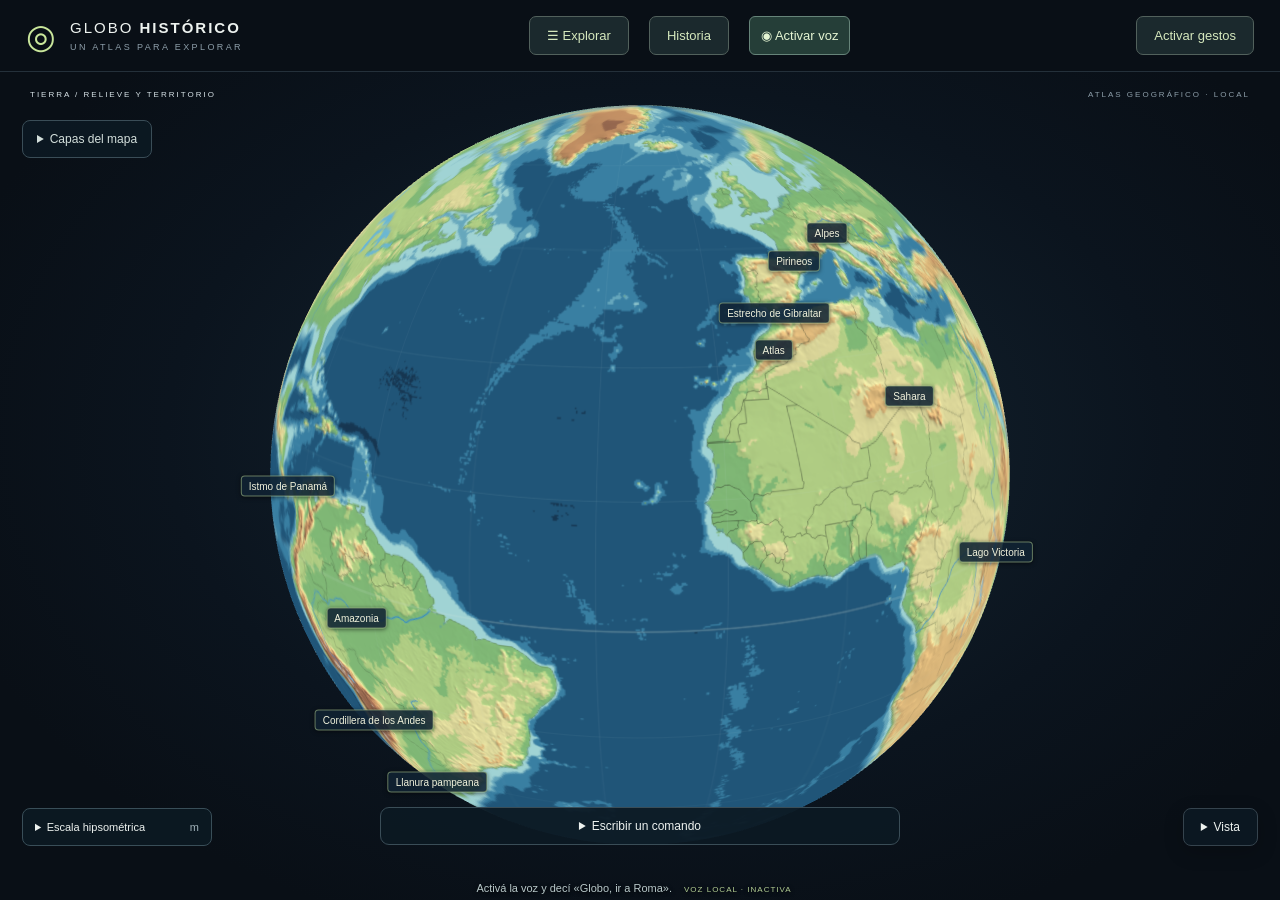
==== index.html @ 8d8f6bd7 "Agregar zoom por gestos con detector de manos offline" ====
<!doctype html>
<html lang="es">
<head>
  <meta charset="utf-8">
  <meta name="viewport" content="width=device-width,initial-scale=1">
  <meta name="color-scheme" content="dark">
  <title>Globo Histórico · Explorador local</title>
  <link rel="icon" href="globo.ico">
  <link rel="stylesheet" href="css/estilos.css">
  <script defer src="vendor/three.min.js"></script>
  <script defer src="vendor/d3.min.js"></script>
  <script defer src="datos/mapa.js"></script>
  <script defer src="datos/lugares.js"></script>
  <script defer src="datos/accidentes.js"></script>
  <script defer src="datos/regiones.js"></script>
  <script defer src="js/regiones.js"></script>
  <script defer src="datos/hidrografia.js"></script>
  <script defer src="js/hidrografia.js"></script>
  <script defer src="datos/ampliacion.js"></script>
  <script defer src="datos/circulacion.js"></script>
  <script defer src="js/flujos.js"></script>
  <script defer src="datos/historia.js"></script>
  <script defer src="js/historia.js"></script>
  <script defer src="js/selecciones.js"></script>
  <script defer src="datos/relieve.js"></script>
  <script defer src="datos/rivers.js"></script>
  <script defer src="datos/lakes.js"></script>
  <script defer src="js/relieve.js"></script>
  <script defer src="js/comandos.js"></script>
  <script defer src="js/voz.js"></script>
  <script defer src="js/globo.js"></script>
  <script defer src="js/gestos.js"></script>
  <script defer src="js/app.js"></script>
</head>
<body class="sidebar-closed">
  <header class="header">
    <a class="brand" href="index.html" aria-label="Globo Histórico, inicio"><span class="brand-icon">◎</span><span>GLOBO <b>HISTÓRICO</b><small>UN ATLAS PARA EXPLORAR</small></span></a>
    <button id="sidebar-toggle" class="panel-toggle" aria-controls="sidebar" aria-expanded="false">☰ Explorar</button>
    <button id="history-toggle" type="button" class="panel-toggle">Historia</button>
    <button id="voice-toggle" type="button" class="voice-button" aria-pressed="false" aria-label="Activar comando de voz">◉ <span>Activar voz</span></button>
    <button id="gestures-toggle" type="button" class="panel-toggle" aria-pressed="false" aria-controls="gesture-panel">Activar gestos</button>
  </header>
  <main class="layout">
    <aside class="sidebar" id="sidebar" hidden>
      <div class="eyebrow">EXPLORADOR / VERSIÓN 0.6</div>
      <h1>El mundo, <br>a tu alcance.</h1>
      <p class="intro">Elegí un destino. Conectá lugares. <br>Empezá a descubrir su historia.</p>
      <section class="selection" aria-labelledby="selection-heading">
        <div class="eyebrow" id="selection-heading">TU DESTINO</div>
        <h2 id="place-name">Planeta Tierra</h2>
        <p id="place-description">Una mirada al mundo entero. Arrastrá el globo para recorrerlo o escribí un lugar.</p>
        <div id="place-coordinates">VISTA GLOBAL</div>
      </section>
      <details id="history-panel" class="history-panel"><summary>Sociedades, asentamientos y comercio</summary>
        <p class="history-caption">35 fichas iniciales. Períodos de estudio, no una reconstrucción completa de cada sociedad.</p>
        <label for="history-era">Período</label><select id="history-era"><option value="">Todos los períodos</option><option value="antigua">Antigüedad</option><option value="medieval">Mundo medieval</option><option value="moderna">Expansión ultramarina y Edad Moderna</option></select>
        <label for="history-topic">Sociedad o red</label><select id="history-topic"></select>
        <p id="history-dates" class="eyebrow"></p><p id="history-about"></p>
        <details id="history-economy"><summary>Recursos económicos</summary><p>Ejemplos cualitativos; cambian según la región y la etapa. No son un inventario completo ni estimaciones de producción.</p><dl><dt>Producción y recursos</dt><dd id="history-production"></dd><dt>Intercambios e importaciones</dt><dd id="history-exchange"></dd><dt>Trabajo y organización</dt><dd id="history-work"></dd></dl></details>
        <details open><summary>Asentamientos y nodos</summary><label class="history-row"><input id="history-all" type="checkbox"> Seleccionar todos los de esta ficha</label><div id="history-nodes"></div><button id="history-focus" type="button">Seleccionar y ver en el globo</button></details>
        <details><summary>Red comercial</summary><div id="history-routes"></div><p id="history-no-route">Esta ficha todavía no tiene una red trazada; podés explorar sus nodos.</p><p>Líneas discontinuas: vínculos esquemáticos entre nodos, no caminos ni itinerarios de navegación. No todos estuvieron activos durante todo el período.</p></details>
        <details><summary>Fuentes de la ficha</summary><p>Los textos de la ficha están disponibles sin conexión. Los enlaces externos requieren Internet.</p><div id="history-sources"></div></details>
        <p>Selecciones históricas: <b id="history-total">0</b>. Cambiar de ficha conserva las selecciones: podés estar comparando épocas distintas.</p><button id="history-clear" type="button">Limpiar historia</button>
      </details>
      <section class="catalog" aria-labelledby="catalog-heading">
        <div class="catalog-head"><h2 id="catalog-heading">Lugares para explorar</h2><span id="place-count"></span></div>
        <label class="sr-only" for="filter">Filtrar catálogo</label>
        <input id="filter" type="search" placeholder="Buscar en el catálogo…" autocomplete="off">
        <label for="catalog-kind">Tipo de lugar o capa</label><select id="catalog-kind"><option value="">Todos</option><option value="country">Países / territorios</option><option value="region">Regiones</option><option value="ocean">Océanos</option><option value="sea">Mares / golfos / bahías</option><option value="river">Ríos</option><option value="lake">Lagos / embalses</option><option value="strait">Estrechos / canales</option><option value="wind">Vientos</option><option value="warm">Corrientes cálidas</option><option value="cold">Corrientes frías</option><option value="historical">Asentamientos históricos</option><option value="trade">Redes comerciales históricas</option><option value="place">Otros lugares</option></select><p>Agua y asentamientos: probá Nilo, Tigris, Éufrates e Indo, y lagos como Titicaca o Van. Los cauces y orillas son modernos; no reconstruyen la Antigüedad. Marcá casillas para acumular selecciones. Pulsá el nombre para viajar.</p><div id="places" class="places"></div>
      </section>
      <details id="selections-panel" class="selections-panel"><summary>Selecciones <span id="selection-count">0</span></summary>
        <p>Los colores se acumulan al visitar destinos. Países y mares: superficie; ríos: curso; vientos y corrientes: flechas; otros destinos: marca puntual.</p>
        <div class="selection-actions"><button id="show-selections">Ver selección</button><button id="clear-selections">Limpiar colores</button></div>
        <div id="selected-list"></div>
        <p>Las selecciones más recientes quedan encima si se superponen. Mundo conserva los colores. Se borran al cerrar o recargar.</p>
      </details>
      <details class="help"><summary>Cómo usar este atlas</summary>
        <p>Arrastrá para girar. Usá la rueda o dos dedos para acercar. Con el globo enfocado: flechas para girar, + y − para zoom, Inicio para volver al mundo.</p>
        <p>«Mostrar vientos», «mostrar corrientes frías», «ocultar corrientes cálidas», «seleccionar río Nilo y mar Negro», «activar corriente de Humboldt». Las mismas selecciones se controlan con las casillas de Explorar.</p><p>Comandos: «ir a Roma», «mostrame Egipto», «acercar», «alejar» y «volver al mundo». También podés escribir el nombre solo.</p>
        <p>«Seleccionar Argentina, Chile y Perú», «agregar Brasil», «quitar Chile», «limpiar colores». Por voz: «Globo, seleccionar Argentina y Chile». Los nombres desconocidos no modifican la selección.</p>
        <p>Voz local: abrí INICIAR-CON-VOZ.cmd en Windows, pulsá «Activar voz» y permití el micrófono. El audio se procesa en tu navegador y no se envía a Internet.</p>
        <p>Alturas y profundidades: modelo SRTM15+ procesado por GMT a 10 minutos de arco. Es una vista regional simplificada, no una medición puntual ni un mapa de caminos. El explorador histórico incluye nodos y vínculos esquemáticos con fechas; no fronteras reconstruidas.</p>
        <a href="LEEME.html" target="_blank" rel="noopener">Guía y créditos ↗</a>
      </details>
    </aside>
    <section class="explorer" aria-label="Explorador del globo">
      <div class="map-heading"><span>TIERRA / RELIEVE Y TERRITORIO</span><span>ATLAS GEOGRÁFICO · LOCAL</span></div>
      <details id="layers-panel" class="layer-controls"><summary>Capas del mapa</summary><div class="layers-body">
        <label><input id="layer-relief" type="checkbox" checked> Hipsometría</label>
        <label><input id="layer-shade" type="checkbox" checked> Sombreado</label>
        <label><input id="layer-water" type="checkbox" checked> Ríos y lagos</label>
        <label><input id="layer-labels" type="checkbox" checked> Accidentes</label>
        <label><input id="flow-animation" type="checkbox" checked> Animar recorridos</label><label><input id="group-wind" type="checkbox"> Vientos predominantes · amarillo</label><label><input id="group-warm" type="checkbox"> Corrientes cálidas · rojo</label><label><input id="group-cold" type="checkbox"> Corrientes frías · azul</label><p>Flechas animadas: sentido general, sin representar velocidad real. Esquemas, no datos en tiempo real. Elegí recorridos individuales en Explorar.</p><label><input id="wake-word" type="checkbox" checked> Activar comandos con «Globo»</label>
        <p>Con la voz encendida, decí «Globo, ir a Roma». Desmarcá esta opción para dar comandos sin palabra de activación.</p>
      </div></details>
      <div id="globe" tabindex="0" role="region" aria-label="Globo 3D. Arrastrá para girar o usá las flechas del teclado."></div>
      <section id="gesture-panel" class="gesture-panel" aria-label="Control por gestos" hidden>
        <div class="gesture-heading"><b>Zoom con la mano</b><button id="gesture-stop" type="button" aria-label="Apagar cámara y gestos">Apagar</button></div>
        <p id="gesture-state" role="status" aria-live="polite">Cámara apagada.</p>
        <details><summary>Guía y vista de cámara</summary>
          <p>Mostrá una sola mano. Juntá pulgar e índice un instante para tomar el zoom, con los otros dedos extendidos. Separalos para agrandar y acercalos para achicar. Cerrá toda la mano o sacala de cámara para soltar.</p>
          <video id="gesture-video" autoplay muted playsinline aria-label="Vista local de la cámara"></video>
          <p>Buena luz y mano completa frente a la cámara. Procesamiento local: no se graba ni se envía video. Escape o cambiar de pestaña apaga la cámara.</p>
        </details>
      </section>
      <div id="fatal" class="fatal" hidden></div>
      <details id="legend" class="legend"><summary>Escala hipsométrica <span>m</span></summary><div id="legend-bands"></div><p>Altura respecto del nivel del mar. El sombreado modifica el brillo. Blanco indica altura, no nieve. Relieve regional generalizado; no muestra cumbres individuales.</p></details>
      <details id="terrain-card" class="terrain-card" hidden><summary id="terrain-name"></summary><div class="eyebrow" id="terrain-kind"></div><p id="terrain-description"></p><small id="terrain-elevation"></small></details>
      <div class="map-note">RELIEVE SRTM15+ / GMT <span>RÍOS Y LAGOS · NATURAL EARTH</span></div>
      <details id="navigation-panel" class="navigation" aria-label="Controles de navegación"><summary>Vista</summary><div>
        <button id="zoom-out" aria-label="Alejar" title="Alejar">−</button>
        <button id="world" class="world" title="Volver al mundo">◎ <span>Mundo</span></button>
        <button id="zoom-in" aria-label="Acercar" title="Acercar">+</button>
      </div></details>
      <details id="commands-panel" class="command-panel"><summary>Escribir un comando</summary>
        <form id="command-form">
          <span class="prompt-symbol" aria-hidden="true">⌕</span>
          <label class="sr-only" for="command">Comando o nombre del lugar</label>
          <input id="command" placeholder="Seleccionar Argentina, Chile y Perú" autocomplete="off" maxlength="500">
          <button type="submit" class="go">Ir <span aria-hidden="true">↗</span></button>
        </form>
      </details>
      <div class="voice-feedback"><span id="status" role="status" aria-live="polite">Activá la voz y decí «Globo, ir a Roma».</span><span id="voice-state" class="voice-note">VOZ LOCAL · INACTIVA</span><div id="voice-transcript" aria-live="polite"></div></div>
    </section>
  </main>
  <noscript>Para usar el globo, activá JavaScript en el navegador. No requiere Internet.</noscript>
</body>
</html>
---- css/estilos.css ----
:root{font-family:Inter,"Segoe UI",Arial,sans-serif;color:#edf2ef;background:#090f16;font-synthesis:none;--muted:#8d9ea9;--line:#24303a;--accent:#c9e69b}*{box-sizing:border-box}body{margin:0}button,input{font:inherit}button,a,input,summary{ -webkit-tap-highlight-color:transparent}button{cursor:pointer}button:focus-visible,a:focus-visible,summary:focus-visible,input:focus-visible,#globe:focus-visible{outline:2px solid var(--accent);outline-offset:4px}button:disabled{opacity:.4;cursor:not-allowed}.header{height:94px;padding:0 42px;display:flex;align-items:center;justify-content:space-between;border-bottom:1px solid var(--line)}.brand{display:flex;align-items:center;gap:12px;color:inherit;text-decoration:none;font-size:15px;letter-spacing:2px}.brand b{font-weight:700}.brand-icon{font-size:42px;color:var(--accent);font-weight:300}.brand small{display:block;color:var(--muted);font-size:9px;letter-spacing:2.4px;margin-top:6px}.offline{font-size:12px;color:#c1cfc8;display:flex;align-items:center;gap:9px}.offline i{width:6px;height:6px;border-radius:50%;background:var(--accent);box-shadow:0 0 13px #c9e69b66}.layout{display:grid;grid-template-columns:330px 1fr;min-height:calc(100dvh - 94px)}.sidebar{padding:35px 28px 22px 38px;border-right:1px solid var(--line);display:flex;flex-direction:column}.eyebrow{font-size:9px;letter-spacing:1.6px;color:var(--accent);font-weight:600}h1{font-size:36px;font-weight:450;letter-spacing:-1.5px;line-height:1.12;margin:18px 0}.intro{font-size:13px;line-height:1.8;color:var(--muted);margin:0 0 28px}.selection{border-top:1px solid var(--line);border-bottom:1px solid var(--line);padding:22px 0}.selection .eyebrow{color:var(--muted)}.selection h2{font-size:24px;font-weight:450;letter-spacing:-.5px;margin:10px 0}.selection p{font-size:12px;line-height:1.75;color:#aebdc7;margin:0 0 14px;min-height:42px}#place-coordinates{font-size:10px;letter-spacing:.8px;color:var(--accent);font-variant-numeric:tabular-nums}.catalog{margin-top:22px}.catalog-head{display:flex;align-items:center;justify-content:space-between}.catalog h2{font-size:12px;font-weight:500;margin:0 0 12px}.catalog-head span{font-size:10px;color:var(--muted)}#filter{border:1px solid var(--line);border-radius:7px;background:#101923;color:#e2ece7;width:100%;padding:10px 12px;font-size:12px;margin-bottom:10px}input::placeholder{color:#91a0ac;opacity:1}.places{max-height:195px;overflow:auto;scrollbar-width:thin;scrollbar-color:#34434b transparent}.place-button{display:flex;align-items:center;justify-content:space-between;width:100%;text-align:left;background:none;color:#c6d1d7;border:0;border-radius:5px;padding:9px 9px;font-size:12px}.place-button span{color:#91a0a9;font-size:10px}.place-button:hover,.place-button[aria-pressed=true]{background:#1c2b2e;color:var(--accent)}.empty{font-size:12px;color:var(--muted)}.help{font-size:11px;color:var(--muted);line-height:1.7;margin-top:22px}.help summary{cursor:pointer;color:#c3d0d7}.help a{color:var(--accent)}.explorer{position:relative;min-width:0;min-height:740px;overflow:hidden;background:radial-gradient(ellipse at 52% 44%,#152633 0%,#0b141e 53%,#090f16 80%)}.map-heading{position:absolute;z-index:1;top:29px;left:30px;right:30px;display:flex;justify-content:space-between;font-size:9px;letter-spacing:2px;color:#8d9ea9;pointer-events:none}.map-heading span:first-child{color:#d7e2e7}#globe{position:absolute;inset:50px 0 150px;touch-action:none;cursor:grab}#globe:active{cursor:grabbing}#globe canvas{display:block;width:100%;height:100%}.map-note{position:absolute;bottom:142px;left:30px;font-size:8px;letter-spacing:1px;color:#8d9ea9;pointer-events:none}.map-note span{margin-left:12px;color:#b7c7cf}.navigation{position:absolute;right:30px;bottom:130px;display:flex;gap:1px;box-shadow:0 6px 20px #0003;border:1px solid #35434d;border-radius:8px;overflow:hidden}.navigation button{background:#101c27;color:#e1ebe6;border:0;height:40px;min-width:40px;font-size:20px}.navigation button:hover{background:#24363e}.navigation .world{font-size:18px;padding:0 13px}.world span{font-size:12px;margin-left:6px}.command-panel{position:absolute;bottom:26px;left:30px;right:30px}#command-form{display:flex;align-items:center;background:#15212b;border:1px solid #41505a;border-radius:11px;padding:8px;gap:8px;box-shadow:0 10px 35px #0004}.prompt-symbol{font-size:28px;color:var(--accent);padding:0 8px}#command{border:0;background:none;color:#f2f5ef;width:100%;min-width:0;font-size:14px;padding:8px 0}#command:focus{outline:none}#command-form:focus-within{border-color:var(--accent)}.go{border:0;border-radius:6px;background:var(--accent);color:#1d2c20;font-size:13px;font-weight:600;padding:12px 18px;white-space:nowrap}.go:hover{background:#ddf6b7}.go span{margin-left:10px}.command-footer{display:flex;gap:12px;justify-content:space-between;padding:12px 2px 0;font-size:11px;color:var(--muted);min-height:40px}#status{max-width:78%}#status[data-error=true]{color:#ffbf99}.voice-note{white-space:nowrap;font-size:8px;letter-spacing:1px;padding-top:2px}.fatal{position:absolute;left:12%;right:12%;top:30%;padding:28px;line-height:1.8;background:#1c2b35;border:1px solid #bca482;border-radius:12px}.sr-only{position:absolute;width:1px;height:1px;padding:0;margin:-1px;overflow:hidden;clip:rect(0,0,0,0);white-space:nowrap;border:0}@media(min-width:1500px){.layout{grid-template-columns:380px 1fr}.sidebar{padding-left:45px;padding-right:40px}.explorer{min-height:800px}.places{max-height:260px}}@media(max-width:900px){.header{padding:0 22px;height:78px}.layout{grid-template-columns:265px 1fr}.sidebar{padding:28px 20px}.explorer{min-height:760px}h1{font-size:30px}.map-heading span:last-child{display:none}.map-note{display:none}.voice-note{display:none}#status{max-width:100%}.command-panel{left:16px;right:16px}.prompt-symbol{display:none}#command{font-size:12px}.go{padding:12px}.navigation{right:16px}}@media(max-width:640px){.header{height:72px;padding:0 16px}.brand{font-size:11px;letter-spacing:1px}.brand small{font-size:7px;letter-spacing:1.4px}.brand-icon{font-size:33px}.offline{font-size:9px;gap:5px}.layout{display:flex;flex-direction:column}.explorer{order:-1;height:580px;min-height:580px}.sidebar{border-right:0;border-top:1px solid var(--line);padding:26px 22px}.sidebar h1{font-size:30px}.sidebar h1 br{display:none}.intro br{display:none}.intro{margin-bottom:20px}.places{max-height:235px}.map-heading{left:20px;top:22px}#globe{inset:38px 0 158px}.command-panel{bottom:20px}.navigation{bottom:130px}.selection p{min-height:0}.command-footer{font-size:10px}.catalog{margin-top:22px}}@media(prefers-reduced-motion:reduce){*{scroll-behavior:auto!important}}
@media(min-width:641px){.layout{height:calc(100dvh - 94px);min-height:0}.sidebar{min-height:0;overflow-y:auto;scrollbar-width:thin;scrollbar-color:#34434b transparent}.explorer{min-height:0}}@media(min-width:641px) and (max-width:900px){.layout{height:calc(100dvh - 78px)}}
/* v0.2: globo protagonista, panel retráctil y capas físicas. */
[hidden]{display:none!important}.header{gap:20px}.panel-toggle{margin-left:auto;border:1px solid #52615c;background:#1b292d;color:#d5e8bd;border-radius:7px;padding:11px 17px;font-size:13px}.panel-toggle:hover{background:#2c4142}.sidebar-closed .layout{grid-template-columns:1fr}.sidebar-closed .sidebar{display:none}.layer-controls{position:absolute;z-index:4;top:52px;left:30px;right:30px;display:flex;gap:17px;flex-wrap:wrap;font-size:11px;color:#d3dfdb}.layer-controls label{cursor:pointer;background:#10202bea;border:1px solid #2c424d;padding:8px 10px;border-radius:6px;display:flex;align-items:center;gap:6px}.layer-controls input{accent-color:#c9e69b}#globe{inset:88px 0 155px}.landform-label{position:absolute;z-index:1;transform:translate(-50%,-50%);background:#102333df;border:1px solid #c9e69b77;border-radius:4px;color:#f1f2dc;font-size:10px;padding:4px 7px;white-space:nowrap;pointer-events:auto;box-shadow:0 1px 4px #0008}.landform-label:hover{background:#31493c;border-color:#e5efb6}.legend{position:absolute;z-index:5;left:30px;bottom:178px;width:190px;background:#0c1923ed;border:1px solid #394e58;border-radius:8px;max-height:calc(100% - 290px);overflow:auto;scrollbar-width:thin}.legend summary{padding:12px;font-size:11px;cursor:pointer}.legend summary span{float:right;color:#a4b6bd}.legend-row{display:flex;align-items:center;gap:8px;font-size:10px;margin:5px 12px}.legend-row i{width:22px;height:12px;flex-shrink:0;border:1px solid #ffffff22}.legend p{font-size:9px;line-height:1.5;color:#9cafb5;padding:0 12px 8px}.terrain-card{position:absolute;z-index:4;right:30px;top:104px;width:260px;padding:18px;background:#0a1924ef;border:1px solid #3e5159;border-radius:9px;max-height:calc(100% - 280px);overflow:auto}.terrain-card h2{font-size:21px;font-weight:500;margin:10px 0}.terrain-card p{font-size:12px;color:#c2d0d3;line-height:1.65}.terrain-card small{display:block;color:#a2b6ba;font-size:10px;line-height:1.5}.terrain-card button{float:right;border:0;background:none;color:#cbd8d6;font-size:21px;margin:-8px -6px 0 6px}.terrain-card .eyebrow{padding-right:10px;line-height:1.6}.voice-button{border:1px solid #668479;background:#253e38;color:#e5f5d3;border-radius:6px;white-space:nowrap;font-size:12px;padding:11px}.voice-button[aria-pressed=true]{background:#78412f;border-color:#f2a775;color:#ffe2b5}.voice-note{display:inline}#voice-transcript{font-size:11px;color:#dcdfc5;min-height:14px;margin:1px 2px 0}.command-panel{bottom:12px}.map-note{bottom:150px}.navigation{bottom:143px}.legend[open] summary{border-bottom:1px solid #30434d;margin-bottom:9px}.selection{padding-top:17px}.sidebar h1{font-size:28px}.intro{margin-bottom:18px}.help{margin-bottom:20px}@media(max-width:900px){.layer-controls{left:16px;right:16px;gap:6px;font-size:10px}.layer-controls label{padding:6px}.legend{left:16px;width:170px}.terrain-card{right:16px;width:225px}.offline{display:none}}@media(max-width:640px){.header{gap:8px}.panel-toggle{font-size:11px;padding:9px 10px}.layout{position:relative;display:block;height:calc(100dvh - 72px);min-height:530px}.explorer{height:100%;min-height:530px}.sidebar{position:absolute;left:0;top:0;bottom:0;z-index:10;width:min(310px,90vw);overflow-y:auto;background:#0b141ff7;box-shadow:10px 0 30px #0007;border-right:1px solid #3a4d50;border-top:0}.map-heading{font-size:8px;top:16px}.layer-controls{top:39px;gap:5px}.layer-controls label{font-size:9px;padding:5px}.layer-controls input{margin:0}#globe{inset:91px 0 164px}.legend{left:16px;bottom:179px;width:174px;max-height:270px}.terrain-card{top:86px;width:210px;right:12px;max-height:230px;padding:12px}.terrain-card h2{font-size:17px}.terrain-card p{font-size:11px}.voice-button{padding:10px 8px}.voice-button span{display:none}.voice-note{display:none}.command-panel{bottom:8px}.navigation{bottom:141px}.command-footer{padding-top:9px;min-height:36px}.go{padding:11px 10px}.go span{margin-left:4px}#voice-transcript{font-size:10px;line-height:1.35}.landform-label{font-size:9px;padding:3px 5px}}
/* Modo inmersivo: todas las herramientas se despliegan a pedido. */
.header{height:72px;padding:0 26px}.header .brand-icon{font-size:34px}.layout{height:calc(100dvh - 72px);min-height:0}.explorer{min-height:0}.map-heading{top:18px;font-size:8px;pointer-events:none}#globe{inset:18px 0 40px}.layer-controls{display:block;left:22px;right:auto;top:48px;max-width:230px;background:#0c1923ef;border:1px solid #3a4d57;border-radius:8px;font-size:12px}.layer-controls summary{padding:11px 14px;cursor:pointer}.layers-body{padding:0 10px 10px}.layers-body label{margin:6px 0;display:flex}.layers-body p{font-size:10px;line-height:1.6;color:#b4c6c7}.legend{left:22px;bottom:54px;max-height:calc(100% - 145px)}.navigation{display:block;right:22px;bottom:54px;background:#0c1923ef;z-index:6;border-radius:8px}.navigation summary{padding:11px 17px;font-size:12px;cursor:pointer}.navigation>div{display:flex;padding:6px}.command-panel{left:50%;right:auto;bottom:55px;width:min(520px,calc(100% - 490px));transform:translateX(-50%);z-index:5;border-radius:9px;background:#0c1923ed;border:1px solid #3a4d57}.command-panel>summary{padding:11px 16px;font-size:12px;cursor:pointer;text-align:center}.command-panel form{margin:0 8px 8px}.voice-feedback{position:absolute;z-index:3;left:22px;right:22px;bottom:6px;color:#b9c9ca;font-size:11px;pointer-events:none;display:flex;gap:12px;justify-content:center;align-items:center;flex-wrap:wrap;text-shadow:0 1px 4px #000}#voice-transcript{min-height:0;margin:0}.voice-feedback #status{max-width:80%;text-align:center}.voice-note{font-size:8px;color:#b3ce94}.terrain-card{top:48px;right:22px;padding:0;width:260px}.terrain-card summary{padding:12px 15px;font-size:15px;cursor:pointer;color:#e0ecc9}.terrain-card>p,.terrain-card>small,.terrain-card>.eyebrow{margin:10px 15px}.terrain-card>small{margin-bottom:16px}.map-note{display:none}.sidebar{max-height:100%;overflow:auto}.voice-button span{display:inline}.header .voice-button{font-size:13px}.sidebar-closed .explorer{grid-column:1/-1}.voice-feedback:has(#status[data-error=true]){background:#1a1d21f5;border-radius:6px;padding:5px}.sidebar .intro{display:none}@media(max-width:900px){.layout{height:calc(100dvh - 72px)}.command-panel{width:min(420px,calc(100% - 320px))}.legend{width:175px}.terrain-card{width:220px}}@media(max-width:640px){.header{padding:0 12px;gap:8px}.brand small{display:none}.brand{font-size:9px}.brand-icon{display:none}.header .voice-button{font-size:11px;padding:9px}.panel-toggle{padding:9px}.layout{height:calc(100dvh - 72px);min-height:440px}.explorer{height:100%;min-height:440px}#globe{inset:35px 0 66px}.map-heading{left:16px;top:14px}.layer-controls{top:42px;left:12px;max-width:195px}.layer-controls summary{padding:9px 11px;font-size:11px}.layer-controls label{font-size:11px;padding:7px}.terrain-card{top:42px;right:12px;width:157px;max-height:290px}.terrain-card summary{font-size:12px;padding:10px}.legend{left:12px;bottom:60px;width:165px;max-height:310px}.legend summary{font-size:10px;padding:10px}.navigation{bottom:60px;right:12px}.navigation summary{font-size:11px;padding:10px 13px}.command-panel{left:12px;right:12px;bottom:103px;transform:none;width:auto}.command-panel>summary{font-size:11px;padding:9px}.voice-feedback{bottom:8px;left:12px;right:12px;font-size:10px;gap:3px;display:block;text-align:center}.voice-feedback #status{max-width:100%;display:block}.voice-note{display:none}.voice-button span{display:inline}.layer-controls input{margin-right:3px}.sidebar{height:100%}.terrain-card .eyebrow{font-size:8px}}
.selections-panel{border:1px solid #344a52;border-radius:7px;padding:11px;margin:15px 0;color:#c7d7d9;font-size:12px}.selections-panel summary{cursor:pointer;color:#d8edb8}.selections-panel summary span{float:right}.selections-panel p{font-size:10px;line-height:1.6;color:#a9bcc2}.selection-actions{display:flex;gap:6px;margin:10px 0}.selection-actions button{border:1px solid #425d65;background:#1c313b;color:#dfebdd;border-radius:5px;font-size:10px;padding:7px}.selected-row{display:flex;align-items:center;gap:8px;padding:5px 0}.selected-row i{width:12px;height:12px;border-radius:3px;flex-shrink:0}.selected-row button{background:none;border:0;color:#dae5e6;text-align:left;font-size:11px;padding:5px;flex:1}.selected-row button:last-child{flex:0;font-size:18px}.selected-row button:hover{color:#e8ffc9}#selected-list{max-height:220px;overflow:auto;scrollbar-width:thin}

.catalog-row{display:flex;align-items:center;gap:8px}.catalog-row .place-button{flex:1;min-width:0}.place-check{width:18px;height:18px;flex-shrink:0;accent-color:#d9efa9}#catalog-kind{width:100%;padding:9px;margin:8px 0;background:#162b38;color:#e5eef0;border:1px solid #47616e;border-radius:7px}.catalog p{font-size:12px;color:#a5b8c2}

.history-panel{margin:18px 0;padding:12px;border:1px solid #405a65;border-radius:8px;font-size:13px;line-height:1.5}.history-panel>summary{color:#e1edb6;font-weight:600}.history-panel select{width:100%;padding:9px;margin:5px 0 12px;background:#152b38;color:#e7eff0;border:1px solid #4c6673;border-radius:6px}.history-panel details{border-top:1px solid #344954;margin:12px 0;padding-top:9px}.history-panel summary{cursor:pointer}.history-panel dl{margin:10px 0}.history-panel dt{font-weight:600;color:#e1edb6;margin-top:10px}.history-panel dd{margin:4px 0 10px}.history-row{display:flex;align-items:center;gap:9px;margin:8px 0}.history-row label{margin:0}.history-row input{width:17px;height:17px;accent-color:#d9efa9}.history-panel button{border:1px solid #3d5966;background:#18313d;color:#e6eef0;border-radius:5px;padding:7px;cursor:pointer}.history-row button{flex:1;text-align:left}.history-caption{color:#b5c7cf}#history-sources a{display:block;margin:8px 0;color:#b6def5;overflow-wrap:anywhere}#history-dates{line-height:1.5}#history-toggle{margin-left:0}
@media(max-width:600px){.header{gap:5px}.brand small{display:none}#history-toggle{padding:7px;font-size:12px}.brand{min-width:0}.brand-icon{display:none}}

.gesture-panel{position:absolute;z-index:8;top:82px;right:20px;width:min(285px,calc(100% - 40px));padding:12px;border:1px solid #47616e;border-radius:10px;background:#101c29f2;font-size:12px;line-height:1.5;max-height:60%;overflow:auto}.gesture-panel[hidden]{display:none}.gesture-heading{display:flex;align-items:center;justify-content:space-between;gap:8px}.gesture-heading button{background:#213845;color:#edf2ef;border:1px solid #647c87;border-radius:5px;padding:5px 9px}#gesture-state{color:#d9efa9}.gesture-panel video{display:block;width:100%;aspect-ratio:4/3;transform:scaleX(-1);background:#05090e;border-radius:7px}.gesture-panel summary{cursor:pointer}#gestures-toggle[aria-pressed="true"]{border-color:#c9e69b;color:#c9e69b}
@media(max-width:700px){.header{flex-wrap:wrap;height:auto;min-height:94px;padding:10px 12px;gap:6px}.header .brand{flex:1 0 40%}#gestures-toggle{font-size:12px;padding:7px;margin:0}.gesture-panel{top:65px;right:10px;width:240px;max-height:50%}}
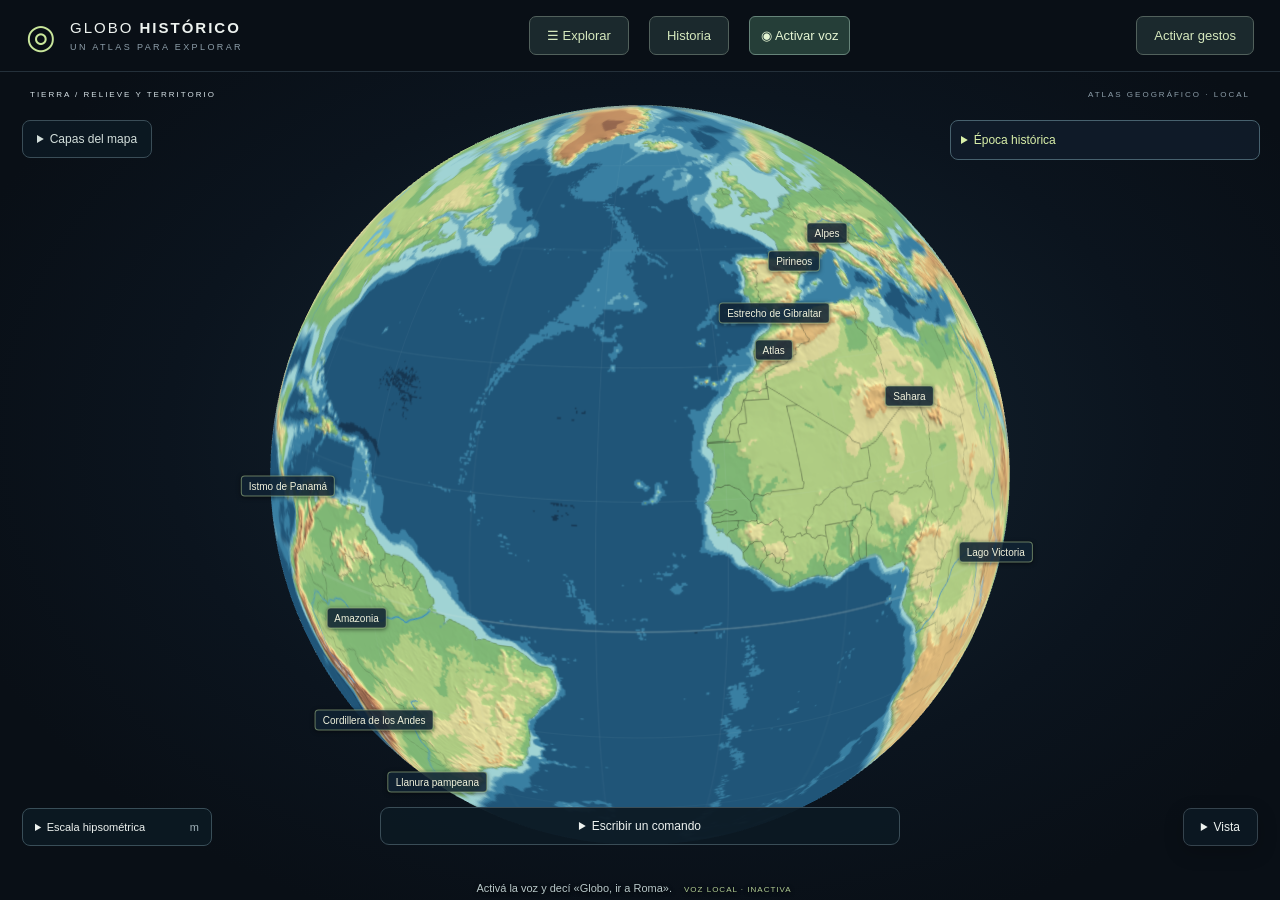
==== commit 95730d3c: "Agregar tres épocas históricas y activación de voz tolerante" ====
--- a/index.html
+++ b/index.html
@@ -30,6 +30,10 @@
   <script defer src="js/voz.js"></script>
   <script defer src="js/globo.js"></script>
   <script defer src="js/gestos.js"></script>
+  <script defer src="datos/epocas-geometrias.js"></script>
+  <script defer src="datos/epocas.js"></script>
+  <script defer src="js/epocas.js"></script>
+  <script defer src="js/activacion-voz.js"></script>
   <script defer src="js/app.js"></script>
 </head>
 <body class="sidebar-closed">
@@ -42,7 +46,7 @@
   </header>
   <main class="layout">
     <aside class="sidebar" id="sidebar" hidden>
-      <div class="eyebrow">EXPLORADOR / VERSIÓN 0.6</div>
+      <div class="eyebrow">EXPLORADOR / VERSIÓN 0.7</div>
       <h1>El mundo, <br>a tu alcance.</h1>
       <p class="intro">Elegí un destino. Conectá lugares. <br>Empezá a descubrir su historia.</p>
       <section class="selection" aria-labelledby="selection-heading">
@@ -90,16 +94,31 @@
         <label><input id="layer-shade" type="checkbox" checked> Sombreado</label>
         <label><input id="layer-water" type="checkbox" checked> Ríos y lagos</label>
         <label><input id="layer-labels" type="checkbox" checked> Accidentes</label>
-        <label><input id="flow-animation" type="checkbox" checked> Animar recorridos</label><label><input id="group-wind" type="checkbox"> Vientos predominantes · amarillo</label><label><input id="group-warm" type="checkbox"> Corrientes cálidas · rojo</label><label><input id="group-cold" type="checkbox"> Corrientes frías · azul</label><p>Flechas animadas: sentido general, sin representar velocidad real. Esquemas, no datos en tiempo real. Elegí recorridos individuales en Explorar.</p><label><input id="wake-word" type="checkbox" checked> Activar comandos con «Globo»</label>
+        <label><input id="flow-animation" type="checkbox" checked> Animar recorridos</label><label><input id="group-wind" type="checkbox"> Vientos predominantes · amarillo</label><label><input id="group-warm" type="checkbox"> Corrientes cálidas · rojo</label><label><input id="group-cold" type="checkbox"> Corrientes frías · azul</label><p>Flechas animadas: sentido general, sin representar velocidad real. Esquemas, no datos en tiempo real. Elegí recorridos individuales en Explorar.</p><label><input id="wake-word" type="checkbox" checked> Activar comandos con «Globo» o «lobo»</label>
+        <label><input id="voice-conversation" type="checkbox" checked> Conversación: encadenar comandos durante 20 segundos</label><p>Se acepta «Globo» y la confusión «lobo» al inicio. Cada comando reconocido renueva 20 segundos para hablar sin repetir la activación. Desmarcá Conversación para pedir activación en cada orden.</p>
         <p>Con la voz encendida, decí «Globo, ir a Roma». Desmarcá esta opción para dar comandos sin palabra de activación.</p>
       </div></details>
+      <details id="epoch-panel" class="epoch-panel"><summary>Época histórica<span id="epoch-summary-date"></span></summary>
+        <label for="epoch-century">Siglo</label><select id="epoch-century"><option value="">Mapa sin época</option></select>
+        <label for="epoch-moment">Momento representado</label><select id="epoch-moment"><option value="">Sin reconstrucción</option></select>
+        <p id="epoch-date" role="status">Época histórica desactivada</p><p id="epoch-note"></p>
+        <label><input id="epoch-territory" type="checkbox" checked> Territorios aproximados</label>
+        <label><input id="epoch-city" type="checkbox" checked> Ciudades seleccionadas</label>
+        <label><input id="epoch-route" type="checkbox"> Redes de circulación · esquemas</label>
+        <label><input id="epoch-resource" type="checkbox"> Recursos económicos · ejemplos regionales</label>
+        <label><input id="epoch-borders" type="checkbox" checked> Fronteras actuales de referencia</label>
+        <details><summary>Territorios y colores</summary><div id="epoch-legend"></div></details>
+        <details><summary>Economía del período</summary><p id="epoch-economy"></p></details>
+        <details><summary>Fuentes y alcance</summary><div id="epoch-sources"></div><p>Primera selección del Mediterráneo y Cercano Oriente. Límites aproximados; no son fronteras modernas ni ocupación uniforme. Costas, ríos y relieve de base actuales. Las zonas sin color no representan ausencia de pueblos. Las redes y recursos describen el período, no flujos medidos en el año indicado.</p><p>Cambiar de momento retira las selecciones históricas anteriores. Las selecciones geográficas manuales se conservan como referencias actuales y pueden superponerse. Las fichas de Historia abarcan períodos más amplios.</p></details>
+      </details>
       <div id="globe" tabindex="0" role="region" aria-label="Globo 3D. Arrastrá para girar o usá las flechas del teclado."></div>
       <section id="gesture-panel" class="gesture-panel" aria-label="Control por gestos" hidden>
-        <div class="gesture-heading"><b>Zoom con la mano</b><button id="gesture-stop" type="button" aria-label="Apagar cámara y gestos">Apagar</button></div>
+        <div class="gesture-heading"><b>Giro y zoom con la mano</b><button id="gesture-stop" type="button" aria-label="Apagar cámara y gestos">Apagar</button></div>
         <p id="gesture-state" role="status" aria-live="polite">Cámara apagada.</p>
+        <button id="gesture-take" type="button" disabled>Tomar zoom sin pinza</button>
         <details><summary>Guía y vista de cámara</summary>
-          <p>Mostrá una sola mano. Juntá pulgar e índice un instante para tomar el zoom, con los otros dedos extendidos. Separalos para agrandar y acercalos para achicar. Cerrá toda la mano o sacala de cámara para soltar.</p>
-          <video id="gesture-video" autoplay muted playsinline aria-label="Vista local de la cámara"></video>
+          <p>Mostrá una sola mano abierta, con los dedos extendidos: movela a izquierda, derecha, arriba o abajo para girar el globo. Juntá pulgar e índice un instante para tomar el zoom, con los otros dedos extendidos. Separalos para agrandar y acercalos para achicar. Cerrá toda la mano o sacala de cámara para soltar. Después del zoom, cerrá y volvé a abrir la mano para regresar al giro.</p>
+          <div class="gesture-preview"><canvas id="gesture-overlay" width="640" height="480" aria-hidden="true"></canvas><video id="gesture-video" autoplay muted playsinline aria-label="Vista local de la cámara"></video></div><p>Los puntos verdes indican una mano detectada. Si la pinza no toma el control, pulsá «Tomar zoom sin pinza» y después separá o acercá pulgar e índice.</p>
           <p>Buena luz y mano completa frente a la cámara. Procesamiento local: no se graba ni se envía video. Escape o cambiar de pestaña apaga la cámara.</p>
         </details>
       </section>
--- a/css/estilos.css
+++ b/css/estilos.css
@@ -13,3 +13,9 @@
 
 .gesture-panel{position:absolute;z-index:8;top:82px;right:20px;width:min(285px,calc(100% - 40px));padding:12px;border:1px solid #47616e;border-radius:10px;background:#101c29f2;font-size:12px;line-height:1.5;max-height:60%;overflow:auto}.gesture-panel[hidden]{display:none}.gesture-heading{display:flex;align-items:center;justify-content:space-between;gap:8px}.gesture-heading button{background:#213845;color:#edf2ef;border:1px solid #647c87;border-radius:5px;padding:5px 9px}#gesture-state{color:#d9efa9}.gesture-panel video{display:block;width:100%;aspect-ratio:4/3;transform:scaleX(-1);background:#05090e;border-radius:7px}.gesture-panel summary{cursor:pointer}#gestures-toggle[aria-pressed="true"]{border-color:#c9e69b;color:#c9e69b}
 @media(max-width:700px){.header{flex-wrap:wrap;height:auto;min-height:94px;padding:10px 12px;gap:6px}.header .brand{flex:1 0 40%}#gestures-toggle{font-size:12px;padding:7px;margin:0}.gesture-panel{top:65px;right:10px;width:240px;max-height:50%}}
+
+.gesture-preview{position:relative}.gesture-preview canvas{position:absolute;inset:0;width:100%;height:100%;transform:scaleX(-1);z-index:1;pointer-events:none}#gesture-take{background:#213845;color:#edf2ef;border:1px solid #647c87;border-radius:5px;padding:7px;width:100%}
+
+.epoch-panel{position:absolute;z-index:7;top:48px;right:20px;width:min(310px,calc(100% - 40px));background:#101c29f5;border:1px solid #47616e;border-radius:8px;padding:10px;font-size:12px;max-height:68%;overflow:auto;line-height:1.5}.epoch-panel>summary{cursor:pointer;color:#d9efa9}.epoch-panel label{display:block;margin:8px 0}.epoch-panel select{width:100%;background:#152b38;color:#edf2ef;padding:7px;border:1px solid #47616e}.epoch-panel details{margin-top:10px}.epoch-panel a{display:block;color:#b6def5;margin:8px 0}.epoch-panel i{display:inline-block;width:12px;height:12px;margin:0 7px}.epoch-panel #epoch-date{color:#d9efa9;font-weight:600}.epoch-panel[open]~.gesture-panel{top:100px}#epoch-note{color:#b8c9d0}
+
+@media(max-width:600px){.epoch-panel{top:92px;right:12px;max-height:60%;width:calc(100% - 24px)}}
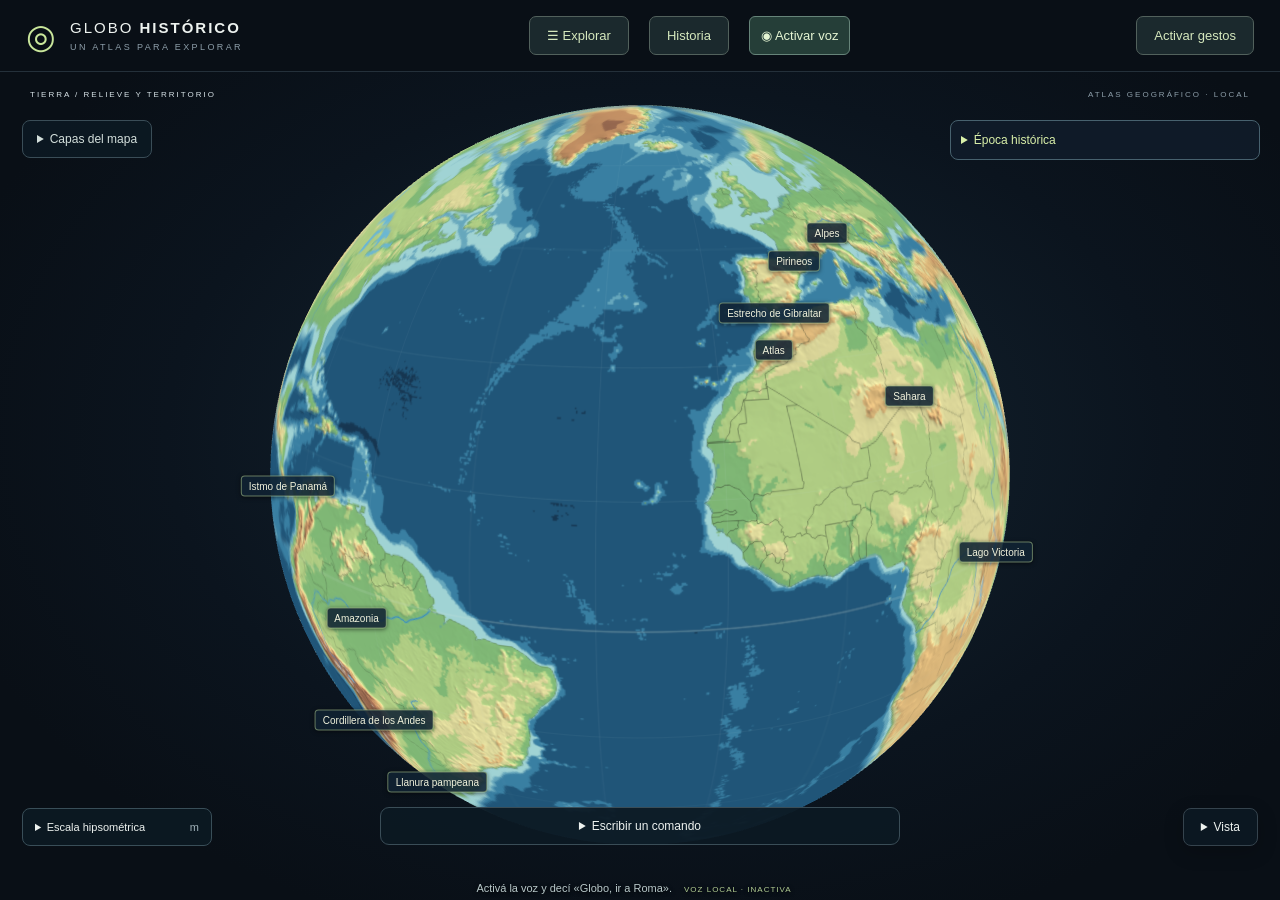
==== commit a7d577ed: "Corregir superposición de paneles históricos y gestos" ====
--- a/index.html
+++ b/index.html
@@ -46,7 +46,7 @@
   </header>
   <main class="layout">
     <aside class="sidebar" id="sidebar" hidden>
-      <div class="eyebrow">EXPLORADOR / VERSIÓN 0.7</div>
+      <div class="eyebrow">EXPLORADOR / VERSIÓN 0.7.1</div>
       <h1>El mundo, <br>a tu alcance.</h1>
       <p class="intro">Elegí un destino. Conectá lugares. <br>Empezá a descubrir su historia.</p>
       <section class="selection" aria-labelledby="selection-heading">
@@ -98,6 +98,8 @@
         <label><input id="voice-conversation" type="checkbox" checked> Conversación: encadenar comandos durante 20 segundos</label><p>Se acepta «Globo» y la confusión «lobo» al inicio. Cada comando reconocido renueva 20 segundos para hablar sin repetir la activación. Desmarcá Conversación para pedir activación en cada orden.</p>
         <p>Con la voz encendida, decí «Globo, ir a Roma». Desmarcá esta opción para dar comandos sin palabra de activación.</p>
       </div></details>
+      <div id="globe" tabindex="0" role="region" aria-label="Globo 3D. Arrastrá para girar o usá las flechas del teclado."></div>
+      <div class="map-tools" aria-label="Herramientas del mapa">
       <details id="epoch-panel" class="epoch-panel"><summary>Época histórica<span id="epoch-summary-date"></span></summary>
         <label for="epoch-century">Siglo</label><select id="epoch-century"><option value="">Mapa sin época</option></select>
         <label for="epoch-moment">Momento representado</label><select id="epoch-moment"><option value="">Sin reconstrucción</option></select>
@@ -111,7 +113,6 @@
         <details><summary>Economía del período</summary><p id="epoch-economy"></p></details>
         <details><summary>Fuentes y alcance</summary><div id="epoch-sources"></div><p>Primera selección del Mediterráneo y Cercano Oriente. Límites aproximados; no son fronteras modernas ni ocupación uniforme. Costas, ríos y relieve de base actuales. Las zonas sin color no representan ausencia de pueblos. Las redes y recursos describen el período, no flujos medidos en el año indicado.</p><p>Cambiar de momento retira las selecciones históricas anteriores. Las selecciones geográficas manuales se conservan como referencias actuales y pueden superponerse. Las fichas de Historia abarcan períodos más amplios.</p></details>
       </details>
-      <div id="globe" tabindex="0" role="region" aria-label="Globo 3D. Arrastrá para girar o usá las flechas del teclado."></div>
       <section id="gesture-panel" class="gesture-panel" aria-label="Control por gestos" hidden>
         <div class="gesture-heading"><b>Giro y zoom con la mano</b><button id="gesture-stop" type="button" aria-label="Apagar cámara y gestos">Apagar</button></div>
         <p id="gesture-state" role="status" aria-live="polite">Cámara apagada.</p>
@@ -122,9 +123,10 @@
           <p>Buena luz y mano completa frente a la cámara. Procesamiento local: no se graba ni se envía video. Escape o cambiar de pestaña apaga la cámara.</p>
         </details>
       </section>
+      <details id="terrain-card" class="terrain-card" hidden><summary id="terrain-name"></summary><div class="eyebrow" id="terrain-kind"></div><p id="terrain-description"></p><small id="terrain-elevation"></small></details>
+      </div>
       <div id="fatal" class="fatal" hidden></div>
       <details id="legend" class="legend"><summary>Escala hipsométrica <span>m</span></summary><div id="legend-bands"></div><p>Altura respecto del nivel del mar. El sombreado modifica el brillo. Blanco indica altura, no nieve. Relieve regional generalizado; no muestra cumbres individuales.</p></details>
-      <details id="terrain-card" class="terrain-card" hidden><summary id="terrain-name"></summary><div class="eyebrow" id="terrain-kind"></div><p id="terrain-description"></p><small id="terrain-elevation"></small></details>
       <div class="map-note">RELIEVE SRTM15+ / GMT <span>RÍOS Y LAGOS · NATURAL EARTH</span></div>
       <details id="navigation-panel" class="navigation" aria-label="Controles de navegación"><summary>Vista</summary><div>
         <button id="zoom-out" aria-label="Alejar" title="Alejar">−</button>
--- a/css/estilos.css
+++ b/css/estilos.css
@@ -19,3 +19,8 @@
 .epoch-panel{position:absolute;z-index:7;top:48px;right:20px;width:min(310px,calc(100% - 40px));background:#101c29f5;border:1px solid #47616e;border-radius:8px;padding:10px;font-size:12px;max-height:68%;overflow:auto;line-height:1.5}.epoch-panel>summary{cursor:pointer;color:#d9efa9}.epoch-panel label{display:block;margin:8px 0}.epoch-panel select{width:100%;background:#152b38;color:#edf2ef;padding:7px;border:1px solid #47616e}.epoch-panel details{margin-top:10px}.epoch-panel a{display:block;color:#b6def5;margin:8px 0}.epoch-panel i{display:inline-block;width:12px;height:12px;margin:0 7px}.epoch-panel #epoch-date{color:#d9efa9;font-weight:600}.epoch-panel[open]~.gesture-panel{top:100px}#epoch-note{color:#b8c9d0}
 
 @media(max-width:600px){.epoch-panel{top:92px;right:12px;max-height:60%;width:calc(100% - 24px)}}
+
+/* Los paneles derechos comparten flujo: su altura nunca desplaza otro por encima. */
+.map-tools{position:absolute;z-index:8;top:48px;right:20px;max-height:calc(100% - 208px);width:min(310px,calc(100% - 40px));display:flex;flex-direction:column;gap:10px;overflow:auto;pointer-events:auto;scrollbar-width:thin;}
+.map-tools>.epoch-panel,.map-tools>.gesture-panel,.map-tools>.terrain-card{position:static;inset:auto;flex:none;width:100%;max-height:none;margin:0;overflow:visible;pointer-events:auto;box-sizing:border-box;}
+@media(max-width:700px){.map-tools{top:92px;right:12px;max-height:calc(100% - 247px);width:min(310px,calc(100% - 24px));}.map-tools>.epoch-panel,.map-tools>.gesture-panel,.map-tools>.terrain-card{width:100%;}}
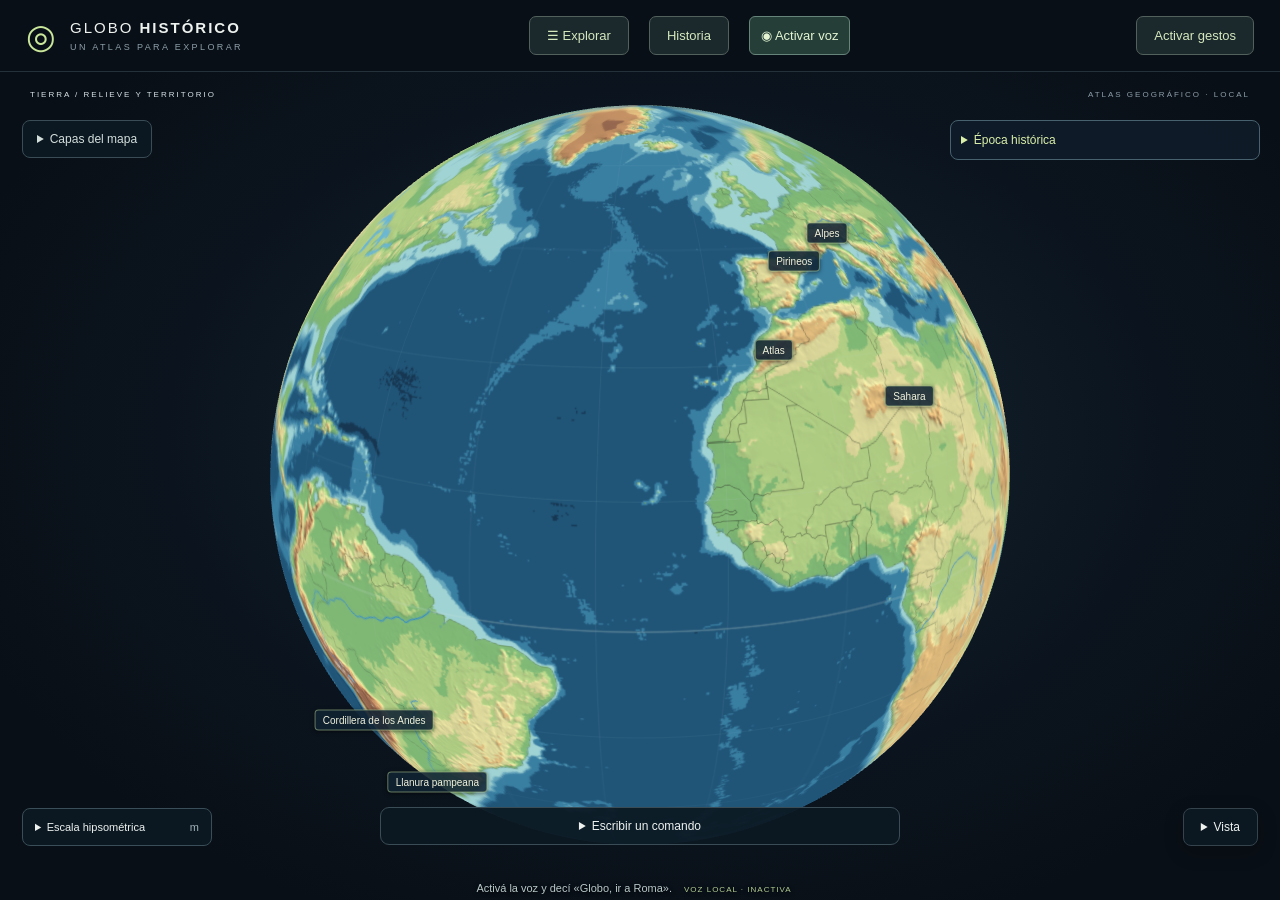
==== commit 9b0dcbfb: "Agregar vistas temáticas y reducir saturación visual del mapa" ====
--- a/index.html
+++ b/index.html
@@ -46,7 +46,7 @@
   </header>
   <main class="layout">
     <aside class="sidebar" id="sidebar" hidden>
-      <div class="eyebrow">EXPLORADOR / VERSIÓN 0.7.1</div>
+      <div class="eyebrow">EXPLORADOR / VERSIÓN 0.7.2</div>
       <h1>El mundo, <br>a tu alcance.</h1>
       <p class="intro">Elegí un destino. Conectá lugares. <br>Empezá a descubrir su historia.</p>
       <section class="selection" aria-labelledby="selection-heading">
@@ -101,6 +101,7 @@
       <div id="globe" tabindex="0" role="region" aria-label="Globo 3D. Arrastrá para girar o usá las flechas del teclado."></div>
       <div class="map-tools" aria-label="Herramientas del mapa">
       <details id="epoch-panel" class="epoch-panel"><summary>Época histórica<span id="epoch-summary-date"></span></summary>
+        <label for="map-view">Vista rápida</label><select id="map-view"><option value="geography">Geografía</option><option value="territories">Territorios históricos</option><option value="trade">Comercio</option><option value="resources">Recursos económicos</option><option value="custom" disabled>Personalizada</option></select><p id="view-note">Elegí una época para las vistas históricas. Podés combinar las casillas después.</p><label><input id="soft-relief" type="checkbox"> Suavizar relieve para leer las capas</label>
         <label for="epoch-century">Siglo</label><select id="epoch-century"><option value="">Mapa sin época</option></select>
         <label for="epoch-moment">Momento representado</label><select id="epoch-moment"><option value="">Sin reconstrucción</option></select>
         <p id="epoch-date" role="status">Época histórica desactivada</p><p id="epoch-note"></p>
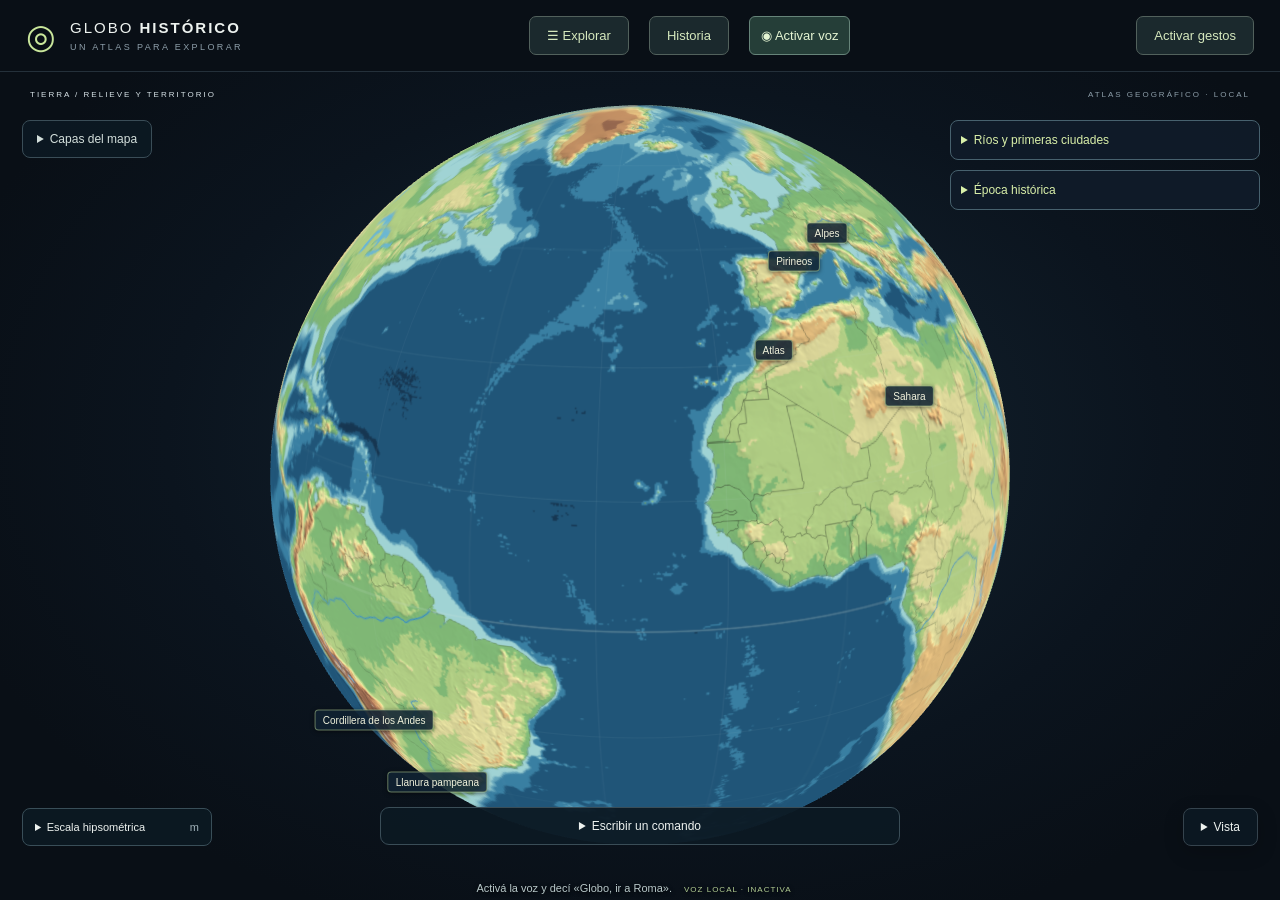
==== commit 2099f0e9: "Incorporar hidrografía regional y entornos fluviales de ciudades" ====
--- a/index.html
+++ b/index.html
@@ -33,6 +33,7 @@
   <script defer src="datos/epocas-geometrias.js"></script>
   <script defer src="datos/epocas.js"></script>
   <script defer src="js/epocas.js"></script>
+  <script defer src="js/aulas-agua.js"></script>
   <script defer src="js/activacion-voz.js"></script>
   <script defer src="js/app.js"></script>
 </head>
@@ -46,7 +47,7 @@
   </header>
   <main class="layout">
     <aside class="sidebar" id="sidebar" hidden>
-      <div class="eyebrow">EXPLORADOR / VERSIÓN 0.7.2</div>
+      <div class="eyebrow">EXPLORADOR / VERSIÓN 0.7.3</div>
       <h1>El mundo, <br>a tu alcance.</h1>
       <p class="intro">Elegí un destino. Conectá lugares. <br>Empezá a descubrir su historia.</p>
       <section class="selection" aria-labelledby="selection-heading">
@@ -100,8 +101,9 @@
       </div></details>
       <div id="globe" tabindex="0" role="region" aria-label="Globo 3D. Arrastrá para girar o usá las flechas del teclado."></div>
       <div class="map-tools" aria-label="Herramientas del mapa">
+      <details id="water-panel" class="epoch-panel"><summary>Ríos y primeras ciudades</summary><button id="water-view" type="button">Vista Hidrografía</button><p>Cursos actuales simplificados. No reconstruyen cauces, costas ni orillas antiguos.</p><div id="water-groups"></div><details><summary>Ciudades y entorno fluvial</summary><div id="water-cities"></div><p>Selección didáctica independiente de la fecha del mapa. No implica que todas las ciudades sean contemporáneas.</p></details><p id="water-note" role="status"></p></details>
       <details id="epoch-panel" class="epoch-panel"><summary>Época histórica<span id="epoch-summary-date"></span></summary>
-        <label for="map-view">Vista rápida</label><select id="map-view"><option value="geography">Geografía</option><option value="territories">Territorios históricos</option><option value="trade">Comercio</option><option value="resources">Recursos económicos</option><option value="custom" disabled>Personalizada</option></select><p id="view-note">Elegí una época para las vistas históricas. Podés combinar las casillas después.</p><label><input id="soft-relief" type="checkbox"> Suavizar relieve para leer las capas</label>
+        <label for="map-view">Vista rápida</label><select id="map-view"><option value="geography">Geografía</option><option value="hydro">Hidrografía</option><option value="territories">Territorios históricos</option><option value="trade">Comercio</option><option value="resources">Recursos económicos</option><option value="custom" disabled>Personalizada</option></select><p id="view-note">Elegí una época para las vistas históricas. Podés combinar las casillas después.</p><label><input id="soft-relief" type="checkbox"> Suavizar relieve para leer las capas</label>
         <label for="epoch-century">Siglo</label><select id="epoch-century"><option value="">Mapa sin época</option></select>
         <label for="epoch-moment">Momento representado</label><select id="epoch-moment"><option value="">Sin reconstrucción</option></select>
         <p id="epoch-date" role="status">Época histórica desactivada</p><p id="epoch-note"></p>
@@ -124,7 +126,7 @@
           <p>Buena luz y mano completa frente a la cámara. Procesamiento local: no se graba ni se envía video. Escape o cambiar de pestaña apaga la cámara.</p>
         </details>
       </section>
-      <details id="terrain-card" class="terrain-card" hidden><summary id="terrain-name"></summary><div class="eyebrow" id="terrain-kind"></div><p id="terrain-description"></p><small id="terrain-elevation"></small></details>
+      <details id="terrain-card" class="terrain-card" hidden><summary id="terrain-name"></summary><div class="eyebrow" id="terrain-kind"></div><p id="terrain-description"></p><small id="terrain-elevation"></small><button id="city-water-link" type="button" hidden>Mostrar entorno fluvial</button></details>
       </div>
       <div id="fatal" class="fatal" hidden></div>
       <details id="legend" class="legend"><summary>Escala hipsométrica <span>m</span></summary><div id="legend-bands"></div><p>Altura respecto del nivel del mar. El sombreado modifica el brillo. Blanco indica altura, no nieve. Relieve regional generalizado; no muestra cumbres individuales.</p></details>
--- a/css/estilos.css
+++ b/css/estilos.css
@@ -24,3 +24,5 @@
 .map-tools{position:absolute;z-index:8;top:48px;right:20px;max-height:calc(100% - 208px);width:min(310px,calc(100% - 40px));display:flex;flex-direction:column;gap:10px;overflow:auto;pointer-events:auto;scrollbar-width:thin;}
 .map-tools>.epoch-panel,.map-tools>.gesture-panel,.map-tools>.terrain-card{position:static;inset:auto;flex:none;width:100%;max-height:none;margin:0;overflow:visible;pointer-events:auto;box-sizing:border-box;}
 @media(max-width:700px){.map-tools{top:92px;right:12px;max-height:calc(100% - 247px);width:min(310px,calc(100% - 24px));}.map-tools>.epoch-panel,.map-tools>.gesture-panel,.map-tools>.terrain-card{width:100%;}}
+
+#water-panel button,#city-water-link{background:#213845;color:#edf2ef;border:1px solid #647c87;border-radius:5px;padding:7px 10px;cursor:pointer;margin:5px 0;}
